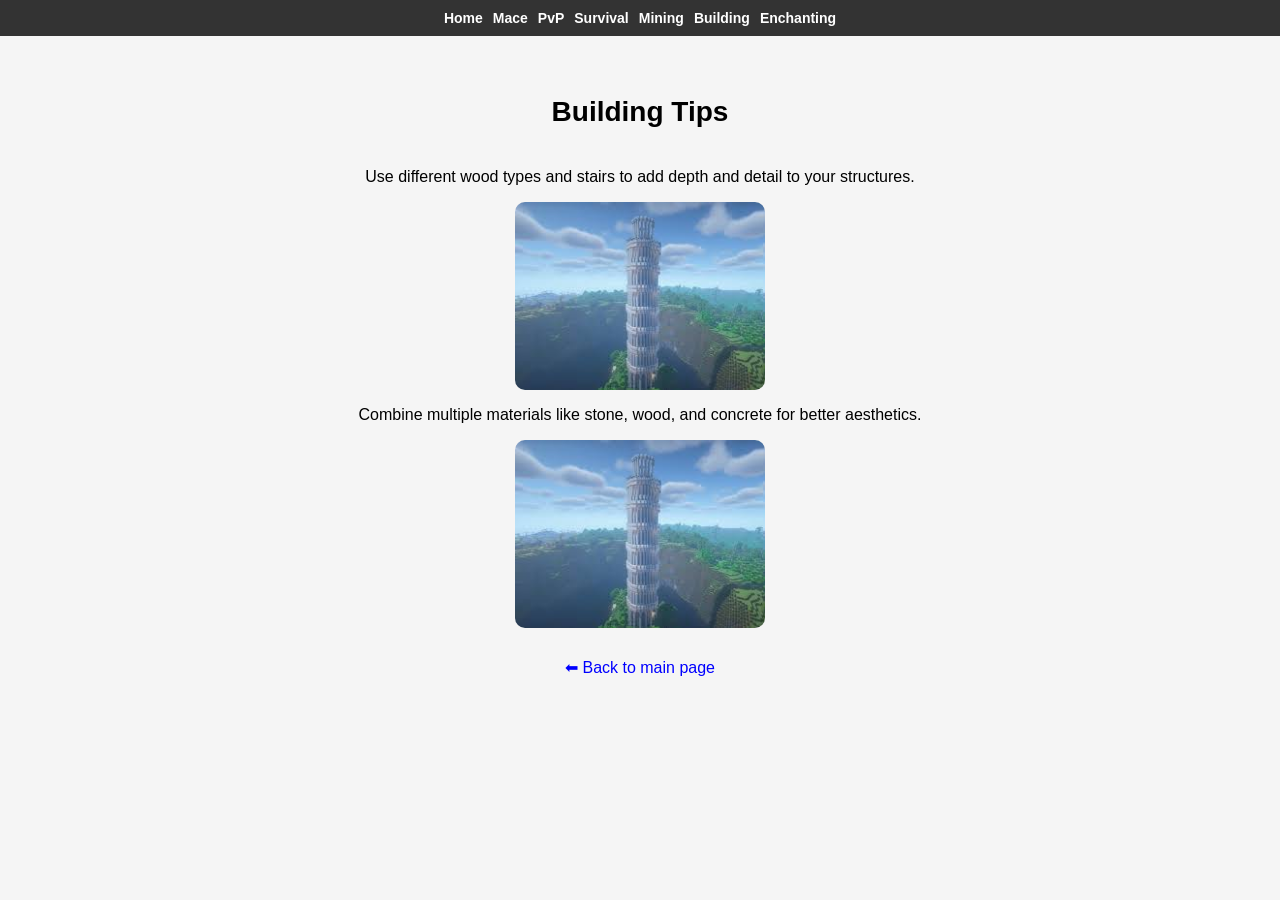
==== building.html @ 090c933b "Add files via upload" ====
<!DOCTYPE html>
<html lang="cs">
<head>
    <meta charset="UTF-8">
    <meta name="viewport" content="width=device-width, initial-scale=1.0">
    <title>Building</title>

    <style>
        * {
            box-sizing: border-box;
        }

        body {
            font-family: Arial;
            margin: 0;
            background: #f5f5f5;
        }

        h1 {
            text-align: center;
            margin-top: 60px;
            font-size: 28px;
        }

        .navbar {
            background: #333;
            padding: 10px 15px;
            text-align: center;
            display: flex;
            flex-wrap: wrap;
            justify-content: center;
            gap: 10px;
        }

        .navbar a {
            color: white;
            text-decoration: none;
            font-weight: bold;
            font-size: 14px;
        }

        .navbar a:hover {
            text-decoration: underline;
        }

        .content {
            max-width: 800px;
            margin: 40px auto;
            text-align: center;
            padding: 0 15px;
        }

        .center-img {
            display: block;
            margin: 15px auto;
            width: 250px;
            max-width: 100%;
            border-radius: 10px;
        }

        .back {
            display: block;
            margin-top: 30px;
            color: blue;
            text-decoration: none;
        }

        .back:hover {
            text-decoration: underline;
        }

        @media (max-width: 768px) {
            h1 {
                font-size: 22px;
                margin-top: 20px;
            }

            .navbar {
                padding: 8px 10px;
                gap: 8px;
            }

            .navbar a {
                font-size: 12px;
            }

            .center-img {
                width: 200px;
            }

            .content {
                margin: 30px auto;
            }

            p {
                font-size: 14px;
            }
        }

        @media (max-width: 480px) {
            h1 {
                font-size: 20px;
                margin-top: 15px;
            }

            .navbar {
                padding: 8px 5px;
                gap: 5px;
            }

            .navbar a {
                font-size: 11px;
                margin: 0 2px;
            }

            .center-img {
                width: 100%;
                max-width: 200px;
            }

            .content {
                margin: 20px 10px;
                padding: 0 10px;
            }

            p {
                font-size: 13px;
            }
        }
    </style>
</head>
<body>

    <!-- NAVBAR -->
    <nav class="navbar">
    <a href="index.html">Home</a>
    <a href="mace.html">Mace</a>
    <a href="pvp.html">PvP</a>
    <a href="survival.html">Survival</a>
    <a href="mining.html">Mining</a>
    <a href="building.html">Building</a>
    <a href="enchanting.html">Enchanting</a>
</nav>

    <h1>Building Tips</h1>

    <div class="content">

        <p>Use different wood types and stairs to add depth and detail to your structures.</p>
        <img src="./building.png" class="center-img">

        <p>Combine multiple materials like stone, wood, and concrete for better aesthetics.</p>
        <img src="./building.png" class="center-img">

        <a href="index.html" class="back">⬅ Back to main page</a>

    </div>

</body>
</html>
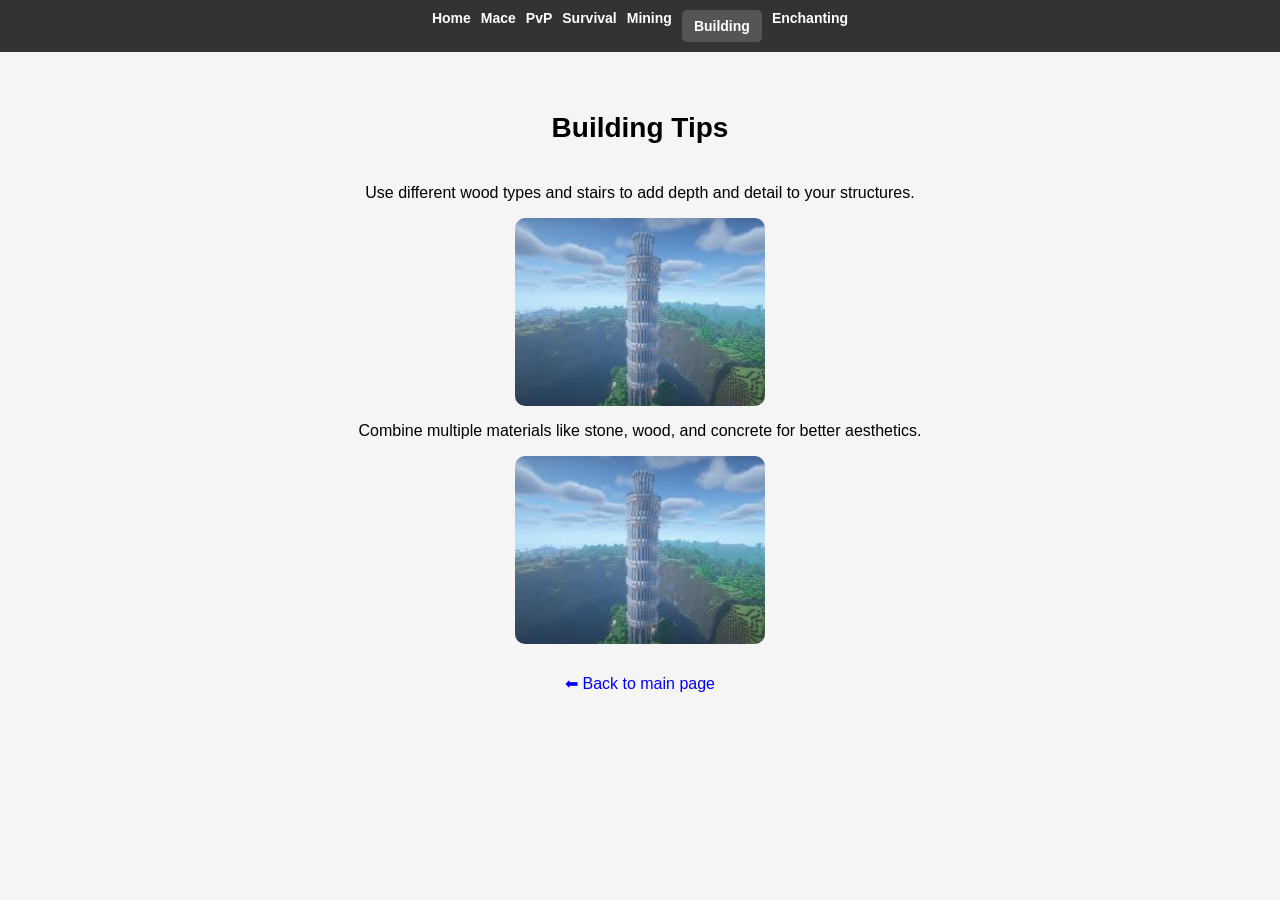
==== commit 6451f70a: "Add files via upload" ====
--- a/building.html
+++ b/building.html
@@ -43,6 +43,13 @@
             text-decoration: underline;
         }
 
+        .navbar a.active {
+            background-color: #555;
+            padding: 8px 12px;
+            border-radius: 5px;
+            font-weight: bold;
+        }
+
         .content {
             max-width: 800px;
             margin: 40px auto;
@@ -56,6 +63,13 @@
             width: 250px;
             max-width: 100%;
             border-radius: 10px;
+            transition: transform 0.3s ease;
+            cursor: pointer;
+        }
+
+        .center-img:hover {
+            transform: scale(1.1);
+            box-shadow: 0 8px 16px rgba(0, 0, 0, 0.2);
         }
 
         .back {
@@ -138,7 +152,7 @@
     <a href="pvp.html">PvP</a>
     <a href="survival.html">Survival</a>
     <a href="mining.html">Mining</a>
-    <a href="building.html">Building</a>
+    <a href="building.html" class="active">Building</a>
     <a href="enchanting.html">Enchanting</a>
 </nav>
 
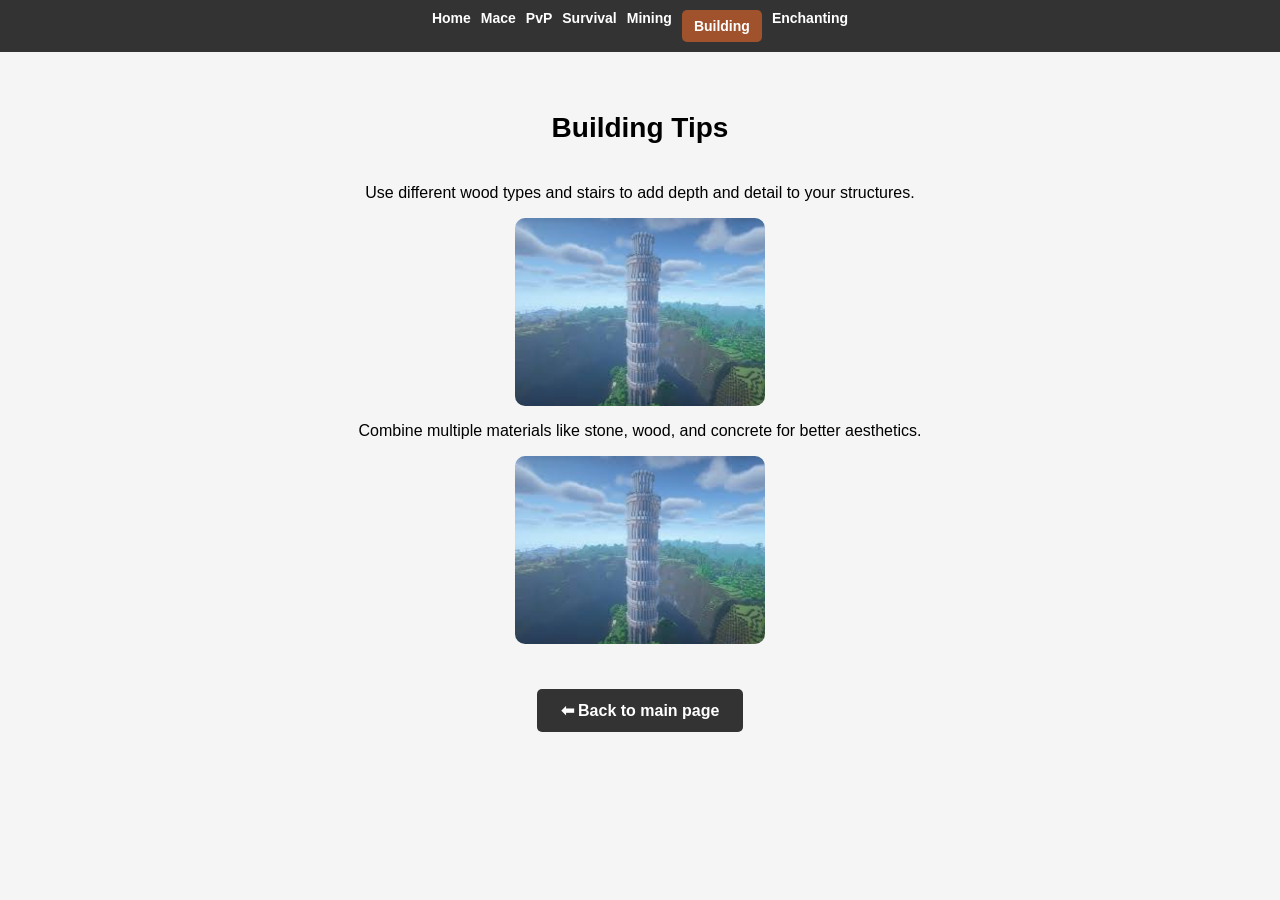
==== commit 39efda29: "Add files via upload" ====
--- a/building.html
+++ b/building.html
@@ -37,14 +37,17 @@
             text-decoration: none;
             font-weight: bold;
             font-size: 14px;
+            transition: all 0.3s ease;
         }
 
         .navbar a:hover {
-            text-decoration: underline;
+            background-color: #555;
+            padding: 8px 12px;
+            border-radius: 5px;
         }
 
         .navbar a.active {
-            background-color: #555;
+            background-color: #A0522D;
             padding: 8px 12px;
             border-radius: 5px;
             font-weight: bold;
@@ -73,14 +76,21 @@
         }
 
         .back {
-            display: block;
+            display: inline-block;
             margin-top: 30px;
-            color: blue;
+            background-color: #333;
+            color: white;
+            padding: 12px 24px;
             text-decoration: none;
+            border-radius: 5px;
+            transition: all 0.3s ease;
+            font-weight: bold;
         }
 
         .back:hover {
-            text-decoration: underline;
+            background-color: #555;
+            transform: translateY(-2px);
+            box-shadow: 0 4px 8px rgba(0, 0, 0, 0.2);
         }
 
         @media (max-width: 768px) {
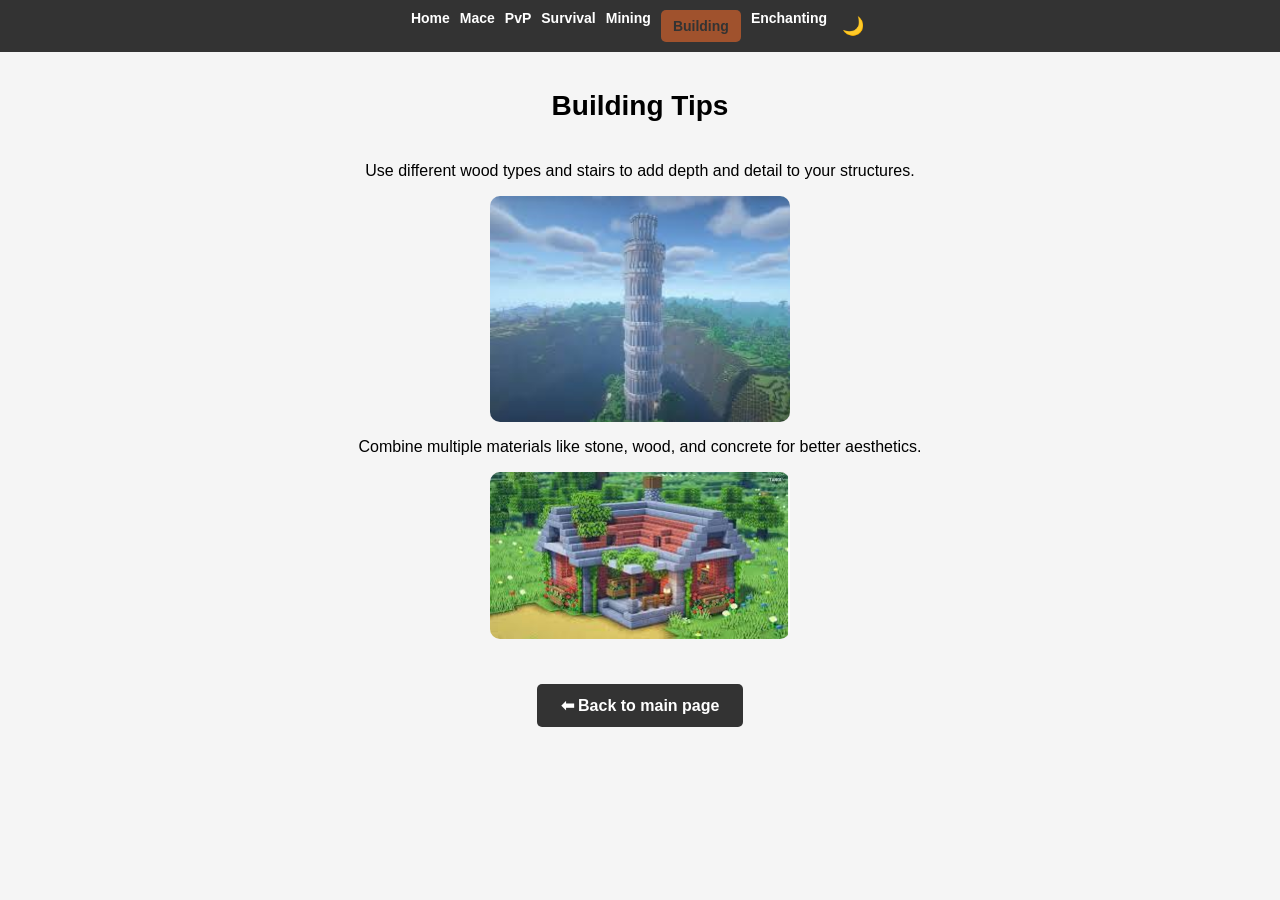
==== commit df84f5a9: "Add files via upload" ====
--- a/building.html
+++ b/building.html
@@ -4,154 +4,7 @@
     <meta charset="UTF-8">
     <meta name="viewport" content="width=device-width, initial-scale=1.0">
     <title>Building</title>
-
-    <style>
-        * {
-            box-sizing: border-box;
-        }
-
-        body {
-            font-family: Arial;
-            margin: 0;
-            background: #f5f5f5;
-        }
-
-        h1 {
-            text-align: center;
-            margin-top: 60px;
-            font-size: 28px;
-        }
-
-        .navbar {
-            background: #333;
-            padding: 10px 15px;
-            text-align: center;
-            display: flex;
-            flex-wrap: wrap;
-            justify-content: center;
-            gap: 10px;
-        }
-
-        .navbar a {
-            color: white;
-            text-decoration: none;
-            font-weight: bold;
-            font-size: 14px;
-            transition: all 0.3s ease;
-        }
-
-        .navbar a:hover {
-            background-color: #555;
-            padding: 8px 12px;
-            border-radius: 5px;
-        }
-
-        .navbar a.active {
-            background-color: #A0522D;
-            padding: 8px 12px;
-            border-radius: 5px;
-            font-weight: bold;
-        }
-
-        .content {
-            max-width: 800px;
-            margin: 40px auto;
-            text-align: center;
-            padding: 0 15px;
-        }
-
-        .center-img {
-            display: block;
-            margin: 15px auto;
-            width: 250px;
-            max-width: 100%;
-            border-radius: 10px;
-            transition: transform 0.3s ease;
-            cursor: pointer;
-        }
-
-        .center-img:hover {
-            transform: scale(1.1);
-            box-shadow: 0 8px 16px rgba(0, 0, 0, 0.2);
-        }
-
-        .back {
-            display: inline-block;
-            margin-top: 30px;
-            background-color: #333;
-            color: white;
-            padding: 12px 24px;
-            text-decoration: none;
-            border-radius: 5px;
-            transition: all 0.3s ease;
-            font-weight: bold;
-        }
-
-        .back:hover {
-            background-color: #555;
-            transform: translateY(-2px);
-            box-shadow: 0 4px 8px rgba(0, 0, 0, 0.2);
-        }
-
-        @media (max-width: 768px) {
-            h1 {
-                font-size: 22px;
-                margin-top: 20px;
-            }
-
-            .navbar {
-                padding: 8px 10px;
-                gap: 8px;
-            }
-
-            .navbar a {
-                font-size: 12px;
-            }
-
-            .center-img {
-                width: 200px;
-            }
-
-            .content {
-                margin: 30px auto;
-            }
-
-            p {
-                font-size: 14px;
-            }
-        }
-
-        @media (max-width: 480px) {
-            h1 {
-                font-size: 20px;
-                margin-top: 15px;
-            }
-
-            .navbar {
-                padding: 8px 5px;
-                gap: 5px;
-            }
-
-            .navbar a {
-                font-size: 11px;
-                margin: 0 2px;
-            }
-
-            .center-img {
-                width: 100%;
-                max-width: 200px;
-            }
-
-            .content {
-                margin: 20px 10px;
-                padding: 0 10px;
-            }
-
-            p {
-                font-size: 13px;
-            }
-        }
-    </style>
+    <link rel="stylesheet" href="./CSS.css">
 </head>
 <body>
 
@@ -164,6 +17,7 @@
     <a href="mining.html">Mining</a>
     <a href="building.html" class="active">Building</a>
     <a href="enchanting.html">Enchanting</a>
+    <button class="dark-mode-btn" id="darkModeBtn" title="Toggle Dark Mode">🌙</button>
 </nav>
 
     <h1>Building Tips</h1>
@@ -171,14 +25,36 @@
     <div class="content">
 
         <p>Use different wood types and stairs to add depth and detail to your structures.</p>
-        <img src="./building.png" class="center-img">
+        <img src="./obrázky/building.png" class="center-img">
 
         <p>Combine multiple materials like stone, wood, and concrete for better aesthetics.</p>
-        <img src="./building.png" class="center-img">
+        <img src="./obrázky/build.png" class="center-img">
 
         <a href="index.html" class="back">⬅ Back to main page</a>
 
     </div>
 
+    <script>
+        const darkModeBtn = document.getElementById('darkModeBtn');
+        const body = document.body;
+
+        if (localStorage.getItem('darkMode') === 'enabled') {
+            body.classList.add('dark-mode');
+            darkModeBtn.textContent = '☀️';
+        }
+
+        darkModeBtn.addEventListener('click', function() {
+            body.classList.toggle('dark-mode');
+            
+            if (body.classList.contains('dark-mode')) {
+                darkModeBtn.textContent = '☀️';
+                localStorage.setItem('darkMode', 'enabled');
+            } else {
+                darkModeBtn.textContent = '🌙';
+                localStorage.setItem('darkMode', 'disabled');
+            }
+        });
+    </script>
+
 </body>
 </html>
--- a/CSS.css
+++ b/CSS.css
@@ -0,0 +1,283 @@
+/* ===== CSS VARIABLES ===== */
+:root {
+    --primary-bg: #f5f5f5;
+    --dark-bg: #1a1a1a;
+    --dark-text: #e0e0e0;
+    --light-text: #d0d0d0;
+    --navbar-bg: #333;
+    --navbar-hover: #555;
+    --border-light: #ddd;
+    --border-dark: #555;
+    --shadow-small: 0 2px 5px rgba(0, 0, 0, 0.1);
+    --shadow-medium: 0 4px 8px rgba(0, 0, 0, 0.2);
+    --shadow-large: 0 5px 15px rgba(0, 0, 0, 0.2);
+    --shadow-hover: 0 8px 16px rgba(0, 0, 0, 0.2);
+}
+
+/* ===== GLOBAL STYLES ===== */
+* { box-sizing: border-box; }
+
+body {
+    font-family: Arial;
+    margin: 0;
+    background: var(--primary-bg);
+    padding-top: 70px;
+}
+
+/* ===== NAVBAR ===== */
+.navbar {
+    background: var(--navbar-bg);
+    padding: 10px 15px;
+    text-align: center;
+    position: fixed;
+    top: 0;
+    left: 0;
+    width: 100%;
+    z-index: 1000;
+    display: flex;
+    flex-wrap: wrap;
+    justify-content: center;
+    gap: 10px;
+}
+
+.navbar a {
+    color: white;
+    text-decoration: none;
+    font-weight: bold;
+    font-size: 14px;
+    transition: all 0.3s ease;
+}
+
+.navbar a:hover { background-color: var(--navbar-hover); padding: 8px 12px; border-radius: 5px; }
+
+.navbar a.active { background-color: #F0F0F0; color: #333; padding: 8px 12px; border-radius: 5px; font-weight: bold; }
+
+/* ===== HEADINGS ===== */
+h1 {
+    text-align: center;
+    margin-top: 20px;
+    font-size: 28px;
+}
+
+h2 { margin-top: 40px; font-family: 'Press Start 2P', cursive; font-size: 24px; }
+
+/* ===== CONTENT ===== */
+.content { max-width: 800px; margin: 40px auto; text-align: center; padding: 0 15px; animation: fadeIn 0.6s ease-in-out; }
+
+.center-img {
+    display: block;
+    margin: 15px auto;
+    width: 300px;
+    max-width: 100%;
+    border-radius: 10px;
+    transition: transform 0.3s ease;
+    cursor: pointer;
+    animation: fadeIn 0.8s ease-in-out;
+}
+
+.center-img:hover {
+    transform: scale(1.1);
+    box-shadow: var(--shadow-hover);
+}
+
+/* ===== INTRO SECTION ===== */
+.intro-section { margin: 30px 0; text-align: center; }
+.intro-title { font-size: 18px; line-height: 1.6; }
+.intro-text { font-size: 16px; line-height: 1.8; max-width: 600px; margin: 20px auto; }
+
+/* ===== FEATURES BOX ===== */
+.features-box { margin: 40px 0; padding: 20px; background-color: #f9f9f9; border-radius: 10px; }
+.features-box h2 { color: #333; margin-top: 0; }
+.features-box p { font-size: 15px; line-height: 1.6; }
+
+.call-to-action {
+    text-align: center;
+    font-size: 16px;
+    color: #666;
+    margin-top: 40px;
+}
+
+/* ===== FOOTER ===== */
+.footer-divider { margin: 60px 0; border: none; border-top: 1px solid #ddd; }
+.footer-credit { text-align: center; font-size: 14px; color: #999; margin-top: 30px; margin-bottom: 20px; }
+
+/* ===== DARK MODE BUTTON ===== */
+.dark-mode-btn { background: none; border: none; color: white; font-size: 18px; cursor: pointer; transition: transform 0.3s ease; padding: 5px; }
+.dark-mode-btn:hover { transform: scale(1.2); }
+
+/* ===== DARK MODE ===== */
+body.dark-mode {
+    background: var(--dark-bg);
+    color: var(--dark-text);
+}
+
+body.dark-mode .content,
+body.dark-mode h1,
+body.dark-mode h2,
+body.dark-mode .features-box h2 {
+    color: var(--dark-text);
+}
+
+body.dark-mode .features-box {
+    background-color: #2a2a2a;
+}
+
+body.dark-mode p,
+body.dark-mode .intro-text {
+    color: var(--light-text);
+}
+
+body.dark-mode .call-to-action {
+    color: #b0b0b0;
+}
+
+body.dark-mode .footer-divider {
+    border-top: 1px solid #444;
+}
+
+body.dark-mode .footer-credit {
+    color: #777;
+}
+
+/* ===== ANIMATIONS ===== */
+@keyframes fadeIn {
+    from {
+        opacity: 0;
+        transform: translateY(20px);
+    }
+    to {
+        opacity: 1;
+        transform: translateY(0);
+    }
+}
+
+/* ===== SEARCH BOX ===== */
+.search-container {
+    text-align: center;
+    margin: 30px 0;
+}
+
+.search-box {
+    padding: 12px 20px;
+    font-size: 16px;
+    border: 2px solid var(--border-light);
+    border-radius: 25px;
+    width: 100%;
+    max-width: 400px;
+    transition: border-color 0.3s ease;
+}
+
+.search-box:focus {
+    outline: none;
+    border-color: #333;
+}
+
+body.dark-mode .search-box {
+    background-color: #2a2a2a;
+    color: var(--dark-text);
+    border-color: var(--border-dark);
+}
+
+body.dark-mode .search-box:focus {
+    border-color: #888;
+}
+
+/* ===== PAGES GRID ===== */
+.pages-grid {
+    display: grid;
+    grid-template-columns: repeat(auto-fit, minmax(150px, 1fr));
+    gap: 15px;
+    margin: 30px 0;
+}
+
+.page-card {
+    padding: 20px;
+    background: white;
+    border-radius: 10px;
+    text-align: center;
+    transition: all 0.3s ease;
+    cursor: pointer;
+    text-decoration: none;
+    color: #333;
+    box-shadow: var(--shadow-small);
+    animation: fadeIn 0.6s ease-in-out;
+}
+
+.page-card:hover {
+    transform: translateY(-5px);
+    box-shadow: var(--shadow-large);
+}
+
+.page-card.hidden {
+    display: none;
+}
+
+body.dark-mode .page-card {
+    background-color: #2a2a2a;
+    color: var(--dark-text);
+}
+
+.page-card-title { font-weight: bold; font-size: 18px; margin: 10px 0; }
+.page-card-icon { font-size: 32px; margin-bottom: 10px; color: #333; height: 60px; display: flex; align-items: center; justify-content: center; }
+
+.page-card-icon img { width: 50px; height: 50px; object-fit: contain; filter: drop-shadow(2px 2px 4px rgba(0, 0, 0, 0.1)); }
+body.dark-mode .page-card-icon { color: var(--dark-text); }
+body.dark-mode .page-card-icon img { filter: drop-shadow(2px 2px 4px rgba(255, 255, 255, 0.2)); }
+
+/* ===== BACK BUTTON ===== */
+.back { display: inline-block; margin-top: 30px; background-color: var(--navbar-bg); color: white; padding: 12px 24px; text-decoration: none; border-radius: 5px; transition: all 0.3s ease; font-weight: bold; }
+.back:hover { background-color: var(--navbar-hover); transform: translateY(-2px); box-shadow: var(--shadow-medium); }
+
+/* ===== ACTIVE NAVBAR COLORS ===== */
+.navbar a.active {
+    background-color: #F0F0F0;
+    color: #333;
+}
+
+/* Different colors for each page */
+a[href="mace.html"].active {
+    background-color: #738FA8 !important;
+}
+
+a[href="pvp.html"].active {
+    background-color: #E74C3C !important;
+}
+
+a[href="survival.html"].active {
+    background-color: #27AE60 !important;
+}
+
+a[href="mining.html"].active {
+    background-color: #F39C12 !important;
+}
+
+a[href="enchanting.html"].active {
+    background-color: #8E44AD !important;
+}
+
+a[href="building.html"].active {
+    background-color: #A0522D !important;
+}
+
+/* ===== RESPONSIVE DESIGN ===== */
+@media (max-width: 768px) {
+    body { padding-top: 90px; }
+    .navbar { padding: 8px 10px; gap: 8px; }
+    .navbar a { font-size: 12px; }
+    h1 { font-size: 22px; margin-top: 15px; }
+    h2 { font-size: 18px; }
+    .center-img { width: 250px; }
+    .content { margin: 30px auto; }
+    p { font-size: 14px; }
+}
+
+@media (max-width: 480px) {
+    body { padding-top: 110px; }
+    .navbar { padding: 8px 5px; gap: 5px; }
+    .navbar a { font-size: 11px; margin: 0 2px; }
+    h1 { font-size: 20px; }
+    h2 { font-size: 16px; }
+    .center-img { width: 100%; max-width: 280px; }
+    .content { margin: 20px 10px; padding: 0 10px; }
+    p { font-size: 13px; }
+}
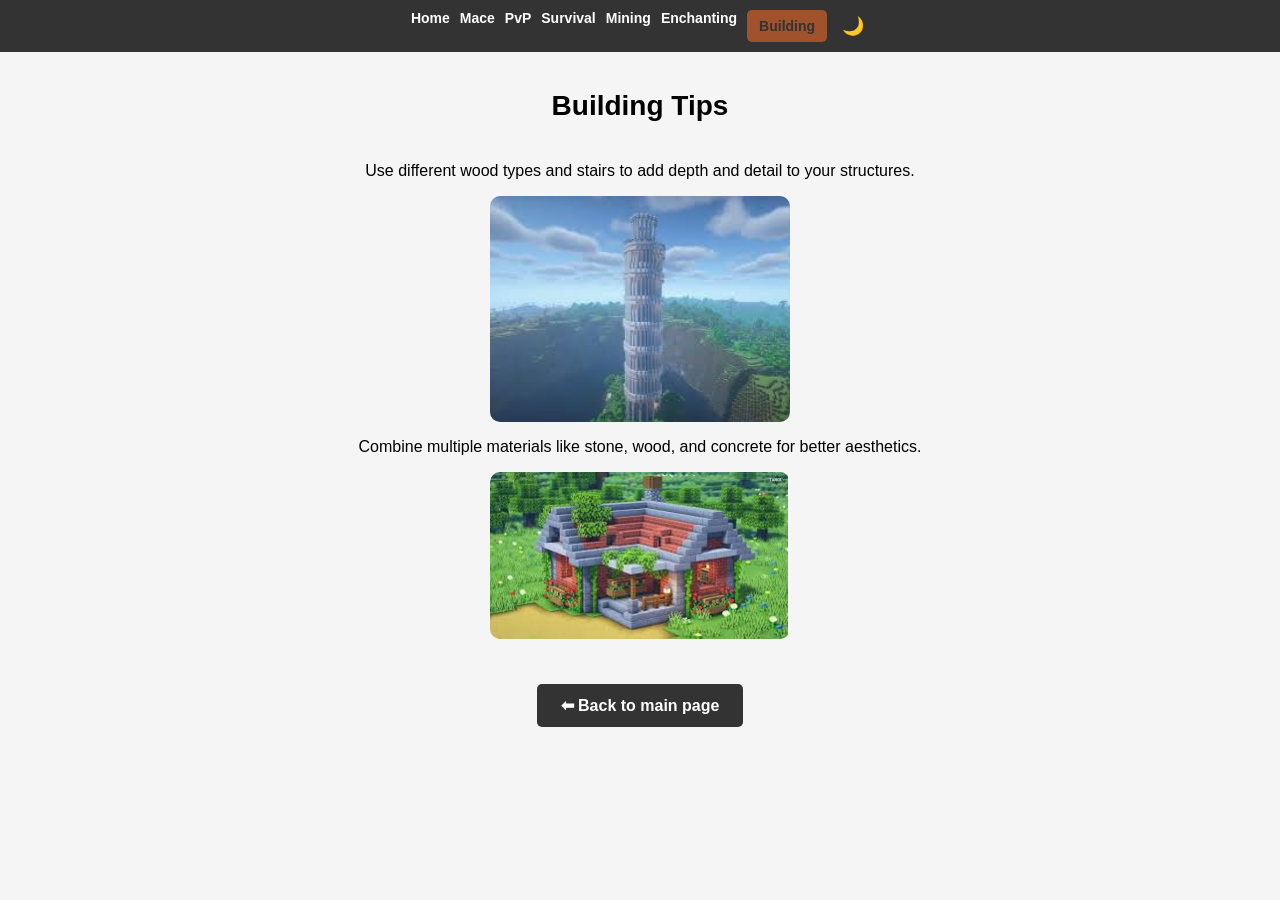
==== commit 45c474d6: "improve: shared script.js, unified navbar, fonts, meta descriptions, favicon, aria-labels Agent-Logs" ====
--- a/building.html
+++ b/building.html
@@ -3,7 +3,11 @@
 <head>
     <meta charset="UTF-8">
     <meta name="viewport" content="width=device-width, initial-scale=1.0">
+    <meta name="description" content="Building tips and tricks for Minecraft — get inspiration and techniques for impressive structures.">
     <title>Building</title>
+    <link rel="icon" href="data:image/svg+xml,<svg xmlns='http://www.w3.org/2000/svg' viewBox='0 0 100 100'><text y='.9em' font-size='90'>⛏️</text></svg>">
+    <link href="https://fonts.googleapis.com/css2?family=Press+Start+2P&display=swap" rel="stylesheet">
+    <link rel="stylesheet" href="https://cdnjs.cloudflare.com/ajax/libs/font-awesome/6.4.0/css/all.min.css">
     <link rel="stylesheet" href="./CSS.css">
 </head>
 <body>
@@ -15,9 +19,9 @@
     <a href="pvp.html">PvP</a>
     <a href="survival.html">Survival</a>
     <a href="mining.html">Mining</a>
+    <a href="enchanting.html">Enchanting</a>
     <a href="building.html" class="active">Building</a>
-    <a href="enchanting.html">Enchanting</a>
-    <button class="dark-mode-btn" id="darkModeBtn" title="Toggle Dark Mode">🌙</button>
+    <button class="dark-mode-btn" id="darkModeBtn" title="Toggle Dark Mode" aria-label="Toggle dark mode">🌙</button>
 </nav>
 
     <h1>Building Tips</h1>
@@ -34,27 +38,7 @@
 
     </div>
 
-    <script>
-        const darkModeBtn = document.getElementById('darkModeBtn');
-        const body = document.body;
-
-        if (localStorage.getItem('darkMode') === 'enabled') {
-            body.classList.add('dark-mode');
-            darkModeBtn.textContent = '☀️';
-        }
-
-        darkModeBtn.addEventListener('click', function() {
-            body.classList.toggle('dark-mode');
-            
-            if (body.classList.contains('dark-mode')) {
-                darkModeBtn.textContent = '☀️';
-                localStorage.setItem('darkMode', 'enabled');
-            } else {
-                darkModeBtn.textContent = '🌙';
-                localStorage.setItem('darkMode', 'disabled');
-            }
-        });
-    </script>
+    <script src="./script.js"></script>
 
 </body>
 </html>
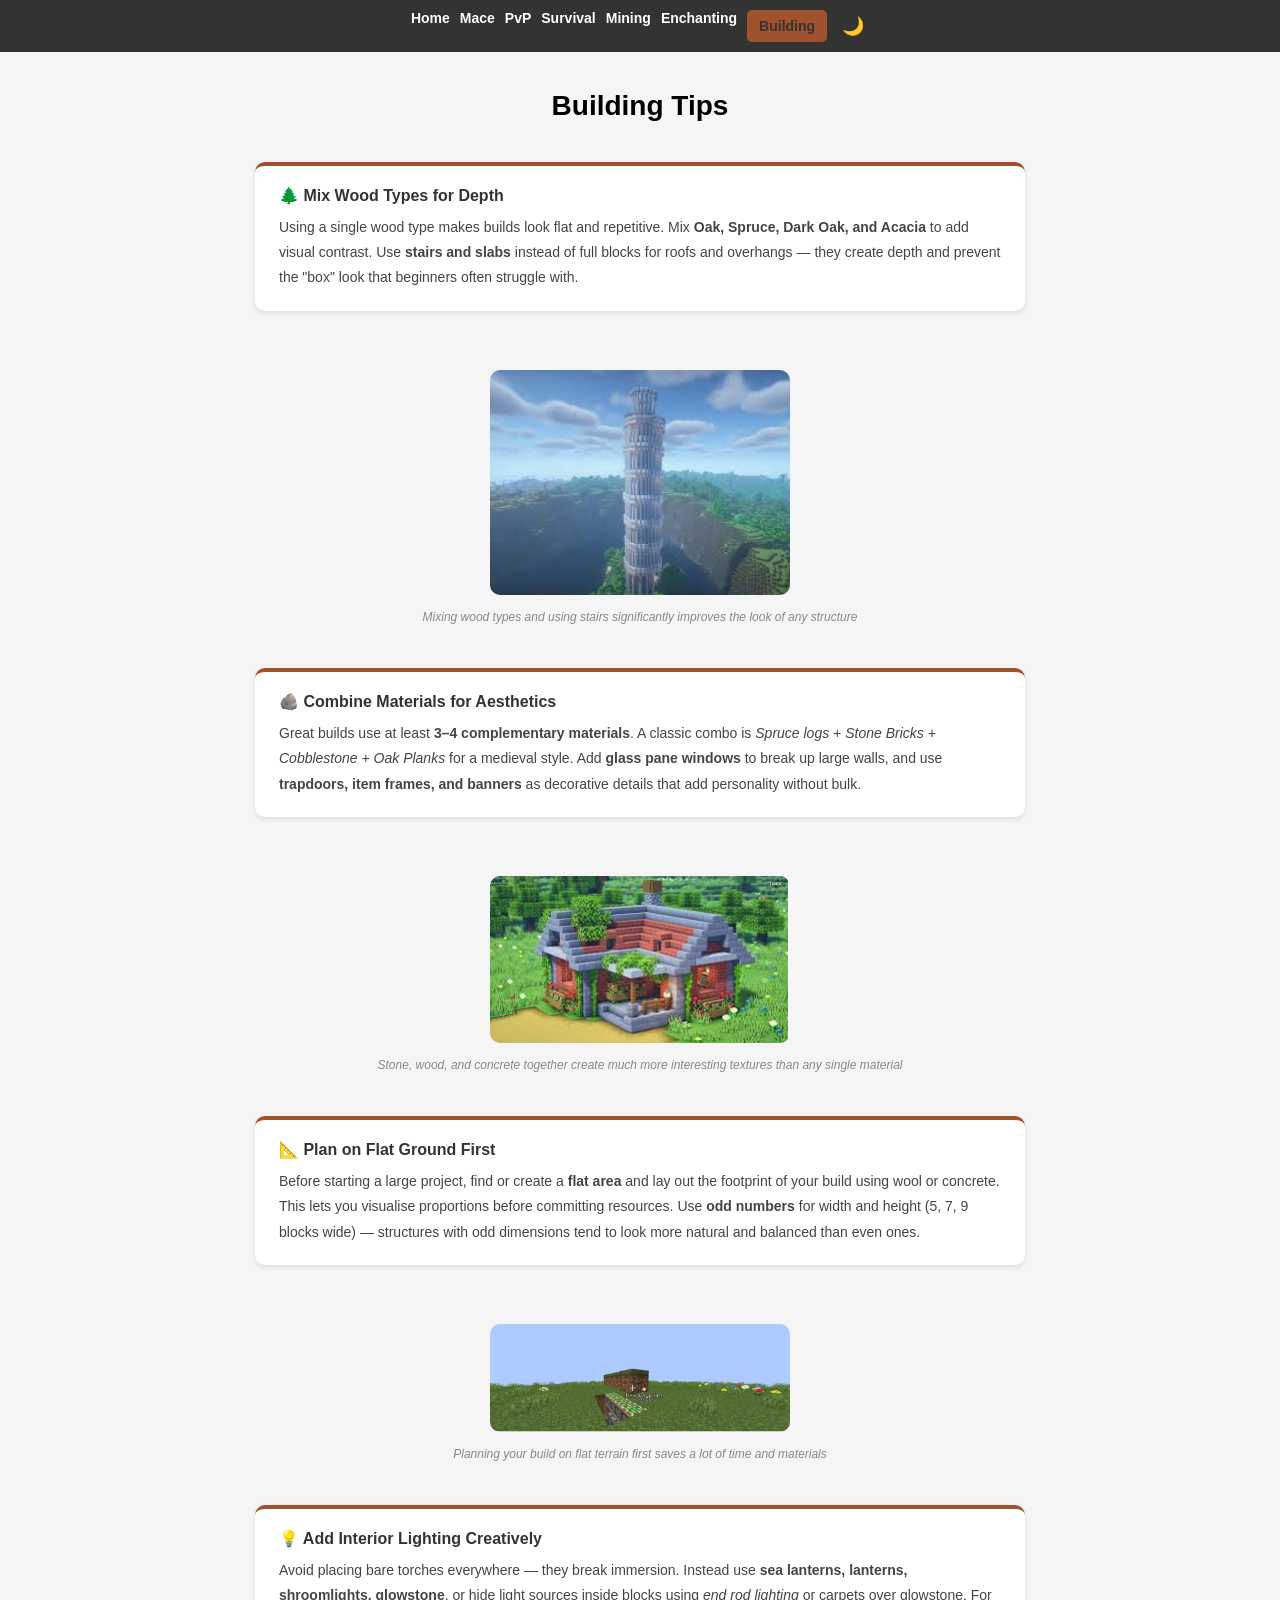
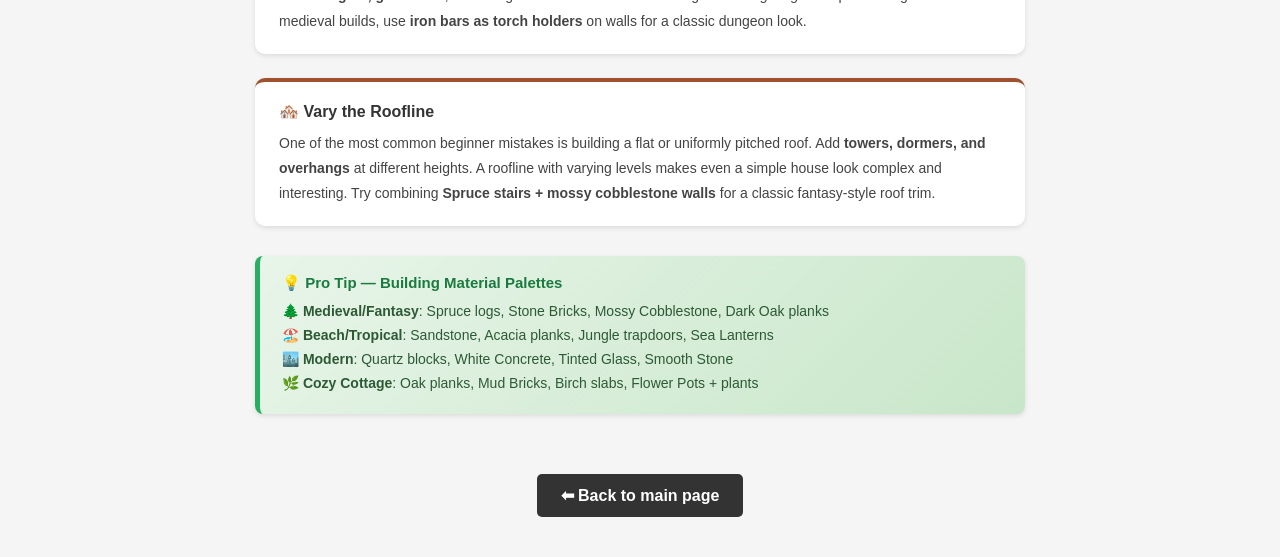
==== commit c4edb39e: "content: add more text, image captions, tip-box callouts and extra images to all subpages Agent-Logs" ====
--- a/building.html
+++ b/building.html
@@ -10,7 +10,7 @@
     <link rel="stylesheet" href="https://cdnjs.cloudflare.com/ajax/libs/font-awesome/6.4.0/css/all.min.css">
     <link rel="stylesheet" href="./CSS.css">
 </head>
-<body>
+<body class="page-building">
 
     <!-- NAVBAR -->
     <nav class="navbar">
@@ -28,11 +28,68 @@
 
     <div class="content">
 
-        <p>Use different wood types and stairs to add depth and detail to your structures.</p>
-        <img src="./obrázky/building.png" class="center-img">
+        <div class="tip-section">
+            <h3>🌲 Mix Wood Types for Depth</h3>
+            <p>Using a single wood type makes builds look flat and repetitive.
+               Mix <strong>Oak, Spruce, Dark Oak, and Acacia</strong> to add visual contrast.
+               Use <strong>stairs and slabs</strong> instead of full blocks for roofs and overhangs —
+               they create depth and prevent the "box" look that beginners often struggle with.</p>
+        </div>
 
-        <p>Combine multiple materials like stone, wood, and concrete for better aesthetics.</p>
-        <img src="./obrázky/build.png" class="center-img">
+        <figure>
+            <img src="./obrázky/building.png" class="center-img" alt="Building with varied wood types in Minecraft">
+            <figcaption>Mixing wood types and using stairs significantly improves the look of any structure</figcaption>
+        </figure>
+
+        <div class="tip-section">
+            <h3>🪨 Combine Materials for Aesthetics</h3>
+            <p>Great builds use at least <strong>3–4 complementary materials</strong>. A classic combo is
+               <em>Spruce logs + Stone Bricks + Cobblestone + Oak Planks</em> for a medieval style.
+               Add <strong>glass pane windows</strong> to break up large walls, and use
+               <strong>trapdoors, item frames, and banners</strong> as decorative details that add personality without bulk.</p>
+        </div>
+
+        <figure>
+            <img src="./obrázky/build.png" class="center-img" alt="Detailed Minecraft build">
+            <figcaption>Stone, wood, and concrete together create much more interesting textures than any single material</figcaption>
+        </figure>
+
+        <div class="tip-section">
+            <h3>📐 Plan on Flat Ground First</h3>
+            <p>Before starting a large project, find or create a <strong>flat area</strong> and lay out the footprint of your build using wool or concrete.
+               This lets you visualise proportions before committing resources.
+               Use <strong>odd numbers</strong> for width and height (5, 7, 9 blocks wide) —
+               structures with odd dimensions tend to look more natural and balanced than even ones.</p>
+        </div>
+
+        <figure>
+            <img src="./obrázky/flatground.png" class="center-img" alt="Flat terrain for planning builds">
+            <figcaption>Planning your build on flat terrain first saves a lot of time and materials</figcaption>
+        </figure>
+
+        <div class="tip-section">
+            <h3>💡 Add Interior Lighting Creatively</h3>
+            <p>Avoid placing bare torches everywhere — they break immersion. Instead use
+               <strong>sea lanterns, lanterns, shroomlights, glowstone</strong>, or hide light sources inside blocks using
+               <em>end rod lighting</em> or carpets over glowstone.
+               For medieval builds, use <strong>iron bars as torch holders</strong> on walls for a classic dungeon look.</p>
+        </div>
+
+        <div class="tip-section">
+            <h3>🏘️ Vary the Roofline</h3>
+            <p>One of the most common beginner mistakes is building a flat or uniformly pitched roof.
+               Add <strong>towers, dormers, and overhangs</strong> at different heights.
+               A roofline with varying levels makes even a simple house look complex and interesting.
+               Try combining <strong>Spruce stairs + mossy cobblestone walls</strong> for a classic fantasy-style roof trim.</p>
+        </div>
+
+        <div class="tip-box">
+            <div class="tip-box-title">💡 Pro Tip — Building Material Palettes</div>
+            <p>🌲 <strong>Medieval/Fantasy</strong>: Spruce logs, Stone Bricks, Mossy Cobblestone, Dark Oak planks<br>
+               🏖️ <strong>Beach/Tropical</strong>: Sandstone, Acacia planks, Jungle trapdoors, Sea Lanterns<br>
+               🏙️ <strong>Modern</strong>: Quartz blocks, White Concrete, Tinted Glass, Smooth Stone<br>
+               🌿 <strong>Cozy Cottage</strong>: Oak planks, Mud Bricks, Birch slabs, Flower Pots + plants</p>
+        </div>
 
         <a href="index.html" class="back">⬅ Back to main page</a>
 
--- a/CSS.css
+++ b/CSS.css
@@ -224,6 +224,95 @@
 body.dark-mode .page-card-icon { color: var(--dark-text); }
 body.dark-mode .page-card-icon img { filter: drop-shadow(2px 2px 4px rgba(255, 255, 255, 0.2)); }
 
+/* ===== TIP BOX ===== */
+.tip-box {
+    background: linear-gradient(135deg, #e8f5e9, #c8e6c9);
+    border-left: 5px solid #27ae60;
+    border-radius: 8px;
+    padding: 18px 22px;
+    margin: 30px 0;
+    text-align: left;
+    box-shadow: var(--shadow-small);
+}
+
+.tip-box .tip-box-title {
+    font-weight: bold;
+    font-size: 15px;
+    color: #1a7a40;
+    margin-bottom: 8px;
+    display: flex;
+    align-items: center;
+    gap: 8px;
+}
+
+.tip-box p {
+    margin: 6px 0 0;
+    font-size: 14px;
+    color: #2d5a35;
+    line-height: 1.7;
+}
+
+body.dark-mode .tip-box {
+    background: linear-gradient(135deg, #1a2e1e, #1f3a24);
+    border-left-color: #4caf50;
+}
+
+body.dark-mode .tip-box .tip-box-title { color: #81c784; }
+body.dark-mode .tip-box p { color: #a5d6a7; }
+
+/* ===== FIGURE / FIGCAPTION ===== */
+figure {
+    margin: 20px auto;
+    text-align: center;
+    display: inline-block;
+    width: 100%;
+}
+
+figcaption {
+    font-size: 12px;
+    color: #888;
+    margin-top: 6px;
+    font-style: italic;
+}
+
+body.dark-mode figcaption { color: #aaa; }
+
+/* ===== TIP SECTION ===== */
+.tip-section {
+    background: #fff;
+    border-radius: 10px;
+    padding: 20px 24px;
+    margin: 24px 0;
+    text-align: left;
+    box-shadow: var(--shadow-small);
+    border-top: 4px solid #333;
+}
+
+.tip-section h3 {
+    margin: 0 0 10px;
+    font-size: 16px;
+    color: #333;
+}
+
+.tip-section p {
+    margin: 0;
+    font-size: 14px;
+    line-height: 1.8;
+    color: #444;
+}
+
+body.dark-mode .tip-section { background: #2a2a2a; border-top-color: #888; }
+body.dark-mode .tip-section h3 { color: var(--dark-text); }
+body.dark-mode .tip-section p { color: var(--light-text); }
+
+/* Tip-section accent color per page (matches navbar active colors) */
+.page-mace    .tip-section { border-top-color: #738FA8; }
+.page-pvp     .tip-section { border-top-color: #E74C3C; }
+.page-survival .tip-section { border-top-color: #27AE60; }
+.page-mining  .tip-section { border-top-color: #F39C12; }
+.page-enchanting .tip-section { border-top-color: #8E44AD; }
+.page-building .tip-section { border-top-color: #A0522D; }
+
 /* ===== BACK BUTTON ===== */
 .back { display: inline-block; margin-top: 30px; background-color: var(--navbar-bg); color: white; padding: 12px 24px; text-decoration: none; border-radius: 5px; transition: all 0.3s ease; font-weight: bold; }
 .back:hover { background-color: var(--navbar-hover); transform: translateY(-2px); box-shadow: var(--shadow-medium); }
